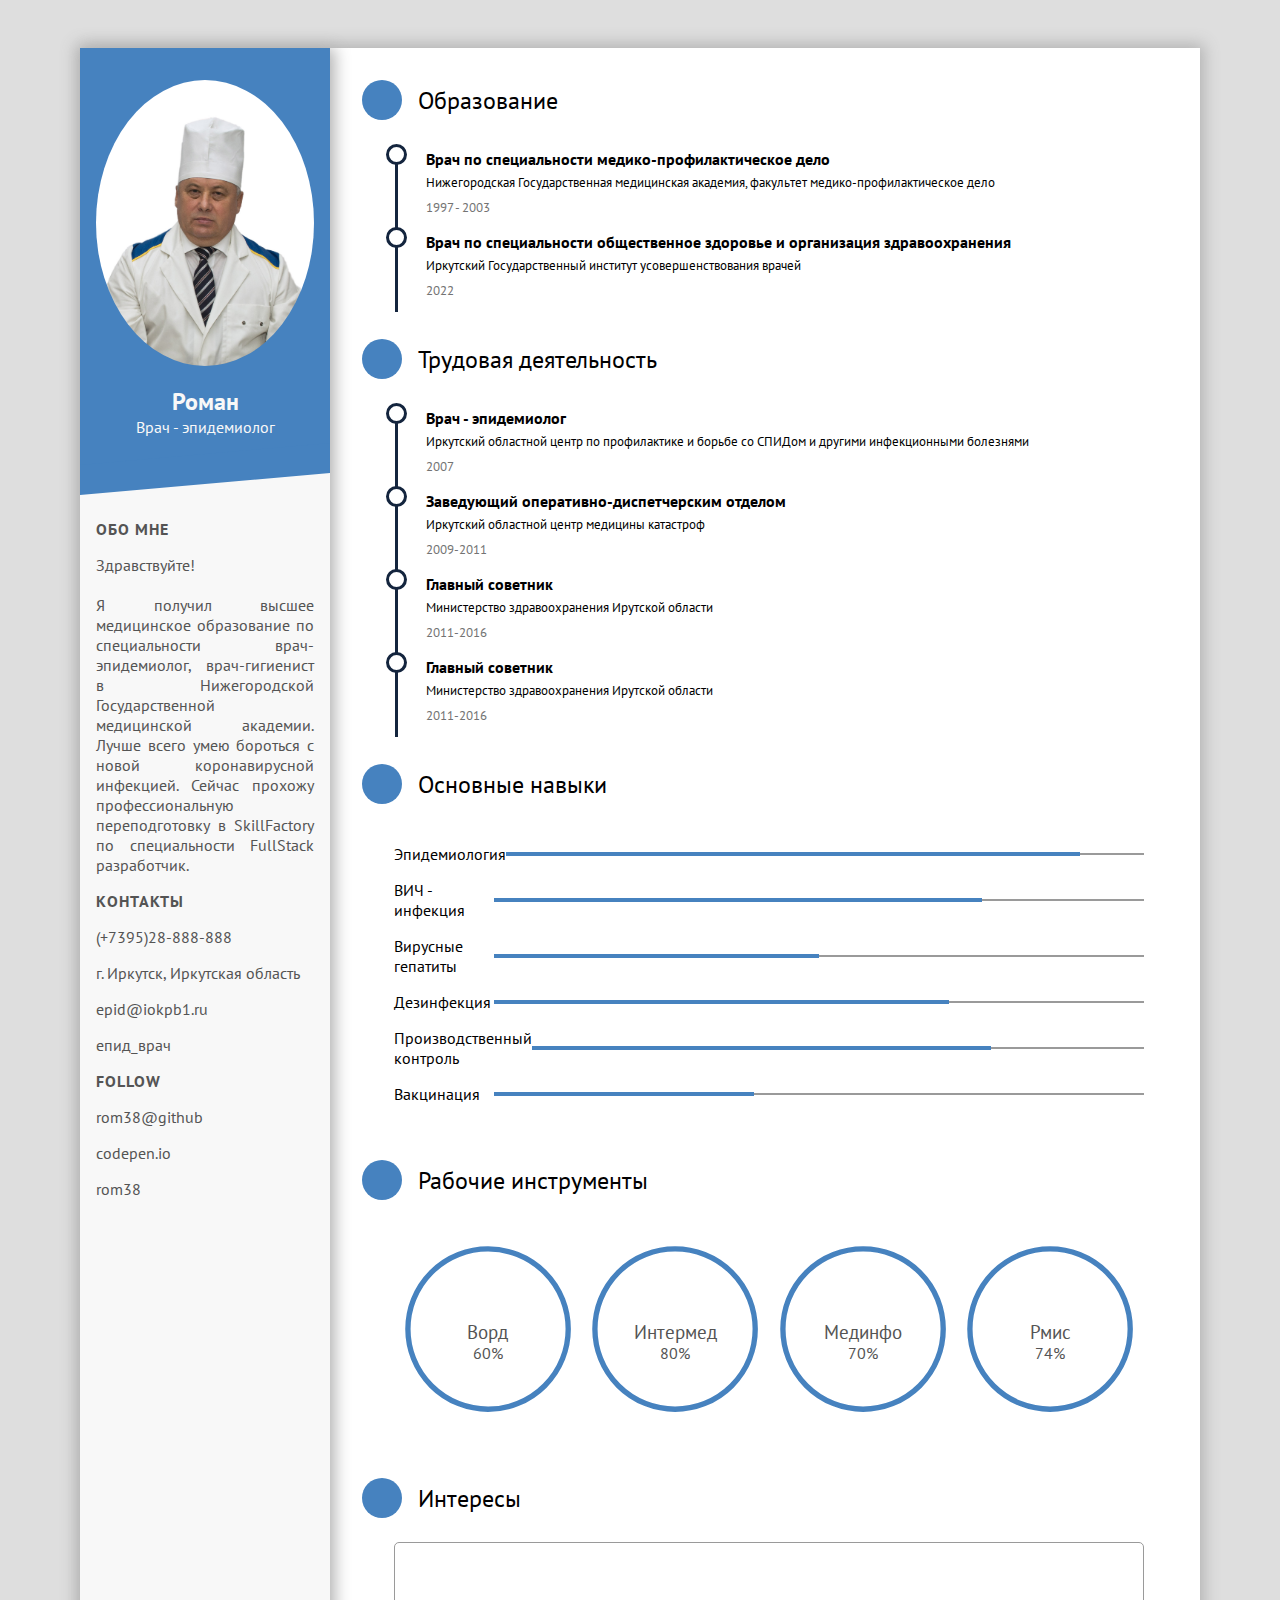
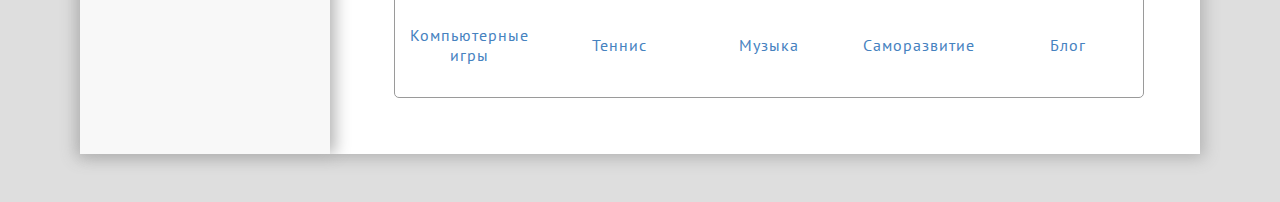
==== docs/index.html @ 3eab35f8 "make github pages" ====
<!DOCTYPE html>
<html lang="en">

<head>
    <meta charset="UTF-8">
    <meta http-equiv="X-UA-Compatible" content="IE=edge">
    <meta name="viewport" content="width=device-width, initial-scale=1">
    <title>Resume</title>
    <link href="https://fonts.googleapis.com/css?family=PT+Sans&display=swap" rel="stylesheet">
    <link rel="prefetch stylesheet" href="https://kit-pro.fontawesome.com/releases/v5.12.1/css/pro.min.css">
    <link rel="stylesheet" type="text/css" href="./style.css">
</head>

<body>
    <div class="wrapper">
        <div class="intro">
            <div class="profile">
                <div class="photo">
                    <img src="./head_doc.jpg">
                </div>
                <div class="bio">
                    <h1 class="name">Роман</h1>
                    <p class="profession">Врач - эпидемиолог</p>
                </div>
            </div>
            <div class="intro-section about">
                <h1 class="title">Обо мне</h1>
                <p class="paragraph">
                    Здравствуйте!<br><br>
                    Я получил высшее медицинское образование по специальности врач-эпидемиолог, врач-гигиенист в
                    Нижегородской Государственной медицинской академии. Лучше всего умею бороться с новой коронавирусной инфекцией.
                    Сейчас прохожу профессиональную переподготовку в SkillFactory по специальности
                    FullStack разработчик.

                </p>
            </div>
            <div class="intro-section contact">
                <h1 class="title">Контакты</h1>
                <div class="info-section">
                    <i class="fas fa-phone"></i>
                    <span>(+7395)28-888-888</span>
                </div>
                <div class="info-section">
                    <i class="fas fa-map-marker-alt"></i>
                    <span>г. Иркутск, Иркутская область</span>
                </div>
                <div class="info-section">
                    <i class="fas fa-paper-plane"></i>
                    <span>epid@iokpb1.ru</span>
                </div>
                <div class="info-section link">
                    <i class="fab fa-facebook"></i>
                    <a target="_blank" rel="author" href="https://www.facebook.com/profile.php?id=888">
                        <span>епид_врач</span>
                    </a>
                </div>
            </div>
            <div class="intro-section follow">
                <h1 class="title">Follow</h1>
                <div class="info-section link">
                    <i class="fab fa-github"></i>
                    <a target="_blank" rel="author" href="https://github.com/rom38">
                        <span>rom38@github</span>
                    </a>
                </div>
                <div class="info-section link">
                    <i class="fab fa-codepen"></i>
                    <a target="_blank" rel="author" href="https://codepen.io/rom38">
                        <span>codepen.io</span>
                    </a>
                </div>
                <div class="info-section link">
                    <i class="fab fa-medium"></i>
                    <a target="_blank" rel="author" href="https://medium.com/rom38">
                        <span>rom38</span>
                    </a>
                </div>
            </div>
        </div>
        <div class="detail">
            <div class="detail-section edu">
                <div class="detail-title">
                    <div class="title-icon">
                        <i class="fas fa-user-graduate"></i>
                    </div>
                    <span>Образование</span>
                </div>
                <div class="detail-content">
                    <div class="timeline-block">
                        <h1>Врач по специальности медико-профилактическое дело</h1>
                        <p>Нижегородская Государственная медицинская академия, факультет медико-профилактическое дело
                        </p>
                        <time>1997 - 2003</time>
                    </div>
                    <div class="timeline-block">
                        <h1>Врач по специальности общественное здоровье и организация здравоохранения</h1>
                        <p>Иркутский Государственный институт усовершенствования врачей</p>
                        <time>2022</time>
                    </div>
                </div>
            </div>
            <div class="detail-section edu">
                <div class="detail-title">
                    <div class="title-icon">
                        <i class="fas fa-briefcase"></i>
                    </div>
                    <span>Трудовая деятельность</span>
                </div>
                <div class="detail-content">
                    <div class="timeline-block">
                        <h1>Врач - эпидемиолог</h1>
                        <p>
                            Иркутский областной центр по профилактике и борьбе со СПИДом
                            и другими инфекционными болезнями
                        </p>
                        <time>2007</time>
                    </div>
                    <div class="timeline-block">
                        <h1>Заведующий оперативно-диспетчерским отделом</h1>
                        <p>Иркутский областной центр медицины катастроф</p>
                        <time>2009-2011</time>
                    </div>
                    <div class="timeline-block">
                        <h1>Главный советник</h1>
                        <p>Министерство здравоохранения Ирутской области</p>
                        <time>2011-2016</time>
                    </div>
                    <div class="timeline-block">
                        <h1>Главный советник</h1>
                        <p>Министерство здравоохранения Ирутской области</p>
                        <time>2011-2016</time>
                    </div>
                </div>
            </div>
            <div class="detail-section pg-skill">
                <div class="detail-title">
                    <div class="title-icon">
                        <i class="fas fa-laptop-code"></i>
                    </div>
                    <span>Основные навыки</span>
                </div>
                <div class="detail-content">
                    <ul class="pg-list">
                        <li>
                            <span>Эпидемиология</span>
                            <div class="sb-skeleton">
                                <div class="skillbar" style="--pgbar-length: 90%"></div>
                            </div>
                        </li>
                        <li>
                            <span>ВИЧ - инфекция</span>
                            <div class="sb-skeleton">
                                <div class="skillbar" style="--pgbar-length: 75%"></div>
                            </div>
                        </li>
                        <li>
                            <span>Вирусные гепатиты</span>
                            <div class="sb-skeleton">
                                <div class="skillbar" style="--pgbar-length: 50%"></div>
                            </div>
                        </li>
                        <li>
                            <span>Дезинфекция</span>
                            <div class="sb-skeleton">
                                <div class="skillbar" style="--pgbar-length: 70%"></div>
                            </div>
                        </li>
                        <li>
                            <span>Производственный контроль</span>
                            <div class="sb-skeleton">
                                <div class="skillbar" style="--pgbar-length: 75%"></div>
                            </div>
                        </li>
                        <li>
                            <span>Вакцинация</span>
                            <div class="sb-skeleton">
                                <div class="skillbar" style="--pgbar-length: 40%"></div>
                            </div>
                        </li>
                    </ul>
                </div>
            </div>
            <div class="detail-section tool-skill">
                <div class="detail-title">
                    <div class="title-icon">
                        <i class="fas fa-tools"></i>
                    </div>
                    <span>Рабочие инструменты</span>
                </div>
                <div class="detail-content">
                    <ul class="tool-list">
                        <li>
                            <svg viewbox="0 0 100 100">
                                <circle cx="50" cy="50" r="45"></circle>
                                <circle class="cbar" cx="50" cy="50" r="45" style="--percent: 0.6"></circle>
                            </svg>
                            <span class="tl-name">Ворд</span>
                            <span class="tl-exp">60%</span>
                        </li>
                        <li>
                            <svg viewbox="0 0 100 100">
                                <circle cx="50" cy="50" r="45"></circle>
                                <circle class="cbar" cx="50" cy="50" r="45" style="--percent: 0.8"></circle>
                            </svg>
                            <span class="tl-name">Интермед</span>
                            <span class="tl-exp">80%</span>
                        </li>
                        <li>
                            <svg viewbox="0 0 100 100">
                                <circle cx="50" cy="50" r="45"></circle>
                                <circle class="cbar" cx="50" cy="50" r="45" style="--percent: 0.7"></circle>
                            </svg>
                            <span class="tl-name">Мединфо</span>
                            <span class="tl-exp">70%</span>
                        </li>
                        <li>
                            <svg viewbox="0 0 100 100">
                                <circle cx="50" cy="50" r="45"></circle>
                                <circle class="cbar" cx="50" cy="50" r="45" style="--percent: 0.74"></circle>
                            </svg>
                            <span class="tl-name">Рмис</span>
                            <span class="tl-exp">74%</span>
                        </li>
                    </ul>
                </div>

            </div>
            <div class="detail-section interests">
                <div class="detail-title">
                    <div class="title-icon">
                        <i class="fas fa-heart"></i>
                    </div>
                    <span>Интересы</span>
                </div>
                <div class="detail-content">
                    <div class="outer-frame">
                        <ul class="favor-list">
                            <li>
                                <i class="fas fa-gamepad"></i>
                                <span>Компьютерные игры</span>
                            </li>
                            <li>
                                <i class="fas fa-tennis-ball"></i>
                                <span>Теннис</span>
                            </li>
                            <li>
                                <i class="far fa-headphones-alt"></i>
                                <span>Музыка</span>
                            </li>
                            <li>
                                <i class="fas fa-book-spells"></i>
                                <span>Саморазвитие</span>
                            </li>
                            <li>
                                <i class="fas fa-user-edit"></i>
                                <span>Блог</span>
                            </li>
                        </ul>
                    </div>
                </div>
            </div>
        </div>
    </div>






    <script src="hw_script.js"></script>
</body>

</html>
---- docs/style.css ----
:root {
	--color-gray-light-1: #f8f8f8;
	--color-gray-light-2: #e9e9e9;
	--color-gray-light-3: #dedede;
	--color-gray-dark-1: #545454;
	--color-gray-dark-2: #737373;
	--color-gray-dark-3: #9a9a9a;
	--color-blue-dark-1: #00387f;
	--color-tiffany: #00a6a6;
	--profile-theme: #4682bf;
	--timeline-circle-theme: #14253e;

	--pgbar-length: 100%;

	--MATH-PI: 3.1415px;
	--percent: 100;
}

html {
	font-size: 100%;
    font-family: 'PT Sans', sans-serif;


}

* {
	box-sizing: border-box;
}

body {
	margin: 0;
	padding: 3rem 1rem;
	min-height: 100vh;
	background-color: var(--color-gray-light-3);
}

.wrapper {
	margin: 0 auto;
	max-width: 70rem;
	background-color: var(--color-gray-light-2);
	display: flex;
	box-shadow: 0px 0px 15px 4px #b3b3b3;
}

.intro {
	flex: 0 0 250px;
	background-color: var(--color-gray-light-1);
	box-shadow: 5px 0px 15px 0px #b3b3b3;
	z-index: 5;
}
.profile {
	position: relative;
	background-color: var(--profile-theme);
	padding: 2rem 1rem;
	margin-bottom: 50px;
	text-align: center;
	user-select: none;
}
.profile::after {
	content: " ";
	position: absolute;
	left: 0;
	bottom: -15px;
	width: 100%;
	height: 30px;
	background-color: var(--profile-theme);
	transform: skewY(-5deg);
}
.photo img {
	width: 100%;
	border-radius: 50%;
}
.bio .name {
	font-size: 1.5rem;
	text-align: center;
	color: var(--color-gray-light-1);
	margin: 0;
	margin-top: 1rem;
}
.bio .profession {
	font-size: 1rem;
	text-align: center;
	color: var(--color-gray-light-1);
	margin: 0;
}

.intro-section {
	padding: 0 1rem;
	color: var(--color-gray-dark-1);
}
.intro-section .title {
	font-size: 1rem;
	font-weight: bold;
	text-transform: uppercase;
	letter-spacing: 1px;
}
.about .paragraph {
	text-align: justify;
}
.info-section {
	margin: 1rem 0;
}
.info-section span {
	position: relative;
	transition: all 0.3s;
}
.info-section i {
	color: var(--profile-theme);
	width: 20px;
	height: 20px;
}

.link a {
	text-decoration: none;
	color: inherit;
}

.link span::after {
	position: absolute;
	content: '';
	left: 50%;
	bottom: -3px;
	width: 0;
	height: 2px;
	background-color: var(--profile-theme);
	transition: width 0.3s;
	/*transition-timing-function: cubic-bezier(.64,.51,.16,.86);*/
	transition-timing-function: cubic-bezier(.92,.57,.33,1.02);
	transform: translate(-50%, 0);
}

.link span:hover {
	color: var(--profile-theme);
}
.link span:hover::after {
	width: 100%;
}

/* Detail section overall setting*/
.detail {
	flex: 1 0 0;
	background-color: white;
	padding: 2rem;
}
.detail:hover > .detail-section:not(:hover) {
	opacity: 0.3;
}
.detail-section {
	transition: all 0.3s;
}
.detail-section:not(:last-of-type) {
	padding-bottom: 1rem;
}
.detail-title {
	display: flex;
	align-items: center;
}
.detail-section > .detail-content {
	padding: 1.5rem;
	padding-left: 2rem;
	user-select: none;
}
.detail-section.edu > .detail-content {
	padding-left: calc(1.5rem + 10px);
}
.title-icon + span {
	font-size: 1.5rem;
	transition: all 0.3s;
}
.title-icon {
	display: inline-flex;
	justify-content: center;
	align-items: center;
	padding: 1rem;
	margin-right: 1rem;
	width: 2.5rem;
	height: 2.5rem;
	background-color: var(--profile-theme);
	border-radius: 50%;
	transition: all 0.3s;
}
.title-icon i {
	color: white;
	line-height: 1rem;
	font-size: 1rem;
	text-align: center;
}
.detail-section:hover .title-icon {
	transform: scale(1.5);
	margin-right: 1.5rem;
}
.detail-section:hover .title-icon + span {
	letter-spacing: 1.5px;
}

/* time line block in education section */
.timeline-block {
	position: relative;
	padding-left: 30px;
}
.timeline-block:not(:last-of-type) {
	margin-bottom: 1rem;
}
.timeline-block h1 {
	font-size: 1rem;
	margin: 5px 0;
	transition: all 0.3s;
}
.timeline-block p {
	font-size: 0.8rem;
	margin: 5px 0;
}
.timeline-block time {
	font-size: 0.8rem;
	color: var(--color-gray-dark-2);
}
.timeline-block::before {
	position: absolute;
	content: '';
	width: 15px;
	height: 15px;
	background-color: white;
	border: 3px solid var(--timeline-circle-theme);
	border-radius: 50%;
	left: -10px;
	top: -5px;
}
.timeline-block::after {
	position: absolute;
	content: '';
	width: 3px;
	height: 100%;
	background-color: var(--timeline-circle-theme);
	left: -1px;
	top: 13px;
}
.timeline-block:hover h1 {
	color: var(--color-tiffany);
}
.timeline-block:hover::before {
	animation: circle 1.2s infinite;
}

/* Programming skills section */
.pg-list, .tool-list, .favor-list {
	padding: 0;
	list-style: none;
}
.pg-list > li {
	margin: 1rem 0;
	display: flex;
	align-items: center;
}
.sb-skeleton {
	position: relative;
	flex: 1 0 auto;
	height: 2px;
	background-color: var(--color-gray-dark-3);
}
.pg-list > li > span {
	flex: 0 0 100px;
}
.sb-skeleton > .skillbar {
	position: absolute;
	left: 0;
	top: -1px;
	width: var(--pgbar-length);
	height: 4px;
	background-color: var(--profile-theme);
}
.tool-list {
	list-style: none;
	display: flex;
	justify-content: space-between;
}
.tool-list > li {
	position: relative;
	text-align: center;
	flex: 0 0 25%;
}
.tool-list > li > svg {
	position: relative;
	fill: transparent;
	width: 95%;
	transform: rotate(-90deg);
}
.tool-list > li > svg > circle {
	stroke-width: 1px;
	stroke: #cdcdcd;
}
.tool-list > li > svg > circle.cbar {
	stroke-width: 3px;
	stroke: var(--profile-theme);
	stroke-linecap: round;
	stroke-dashoffset: 0;
	stroke-dasharray: calc(var(--MATH-PI) * 45 * 2);
	transition: all 0.8s;
	transition-timing-function: cubic-bezier(.64,.51,.16,.86);
}
.tool-list > li:hover > svg > circle.cbar {
	stroke-width: 4px;
	stroke: var(--color-tiffany);
	stroke-dashoffset: calc(var(--MATH-PI) * 45 * 2 * (1 - var(--percent)));
}
.tool-list > li > .tl-name,
.tool-list > li > .tl-exp {
	position: absolute;
	left: 50%;
	color: var(--color-gray-dark-1);
}
.tool-list > li > .tl-name {
	top: 50%;
	font-size: 1.2rem;
	transform: translate(-50%, -50%);
}
.tool-list > li > .tl-exp {
	top: calc(50% + 1.4rem);
	font-size: 1rem;
	transform: translate(-50%, -50%);
}
/* Interests Section */
.outer-frame {
	border: 1px solid var(--color-gray-dark-3);
	border-radius: 5px;
}
.favor-list {
	display: flex;
	flex-wrap: wrap;
	align-items: center;
	align-content: center;
}
.favor-list > li {
	display: flex;
	flex: 1 0 0;
	align-items: center;
	justify-content: baseline;
	flex-direction: column;
	color: var(--profile-theme);
	padding: 1rem 0;
	transition: all 0.3s;
}
.favor-list > li > i {
	display: inline-flex;
	justify-content: center;
	align-items: center;
	font-size: 40px;
	width: 50px;
	height: 50px;
}
.favor-list > li:hover {
	transform: scale(1.2);
	color: var(--color-tiffany);
}
.favor-list > li > span {
	letter-spacing: 1px;
  text-align:center;
}

@keyframes circle {
  0% {
    box-shadow: 0 0 0 0px rgba(51, 52, 57, 1);
  }
  100% {
    box-shadow: 0 0 0 6px rgba(51, 52, 57, 0);
  }
}

@media (max-width: 1024px) {
	html {
		font-size: 90%;
	}
	.wrapper {
		flex-direction: column;
	}
	.intro, .detail {
		flex: 0 0 100%;
		box-shadow: none;
	}
	.intro-section {
		padding: 0 2rem;
	}
	.profile {
		margin-bottom: 1rem;
	}
	.profile::after {
		display: none;
	}
	.photo img {
		width: 150px;
		height: 150px;
	}
}

@media (max-width: 768px) {
	html {
		font-size: 80%;
	}
	.tool-list {
		flex-wrap: wrap;
	}
	.tool-list > li {
		flex: 0 0 33.33%;
	}
	.favor-list > li {
		flex: 0 0 33.3333%;
	}
}
@media (max-width: 500px) {
	html {
		font-size: 70%;
	}
}
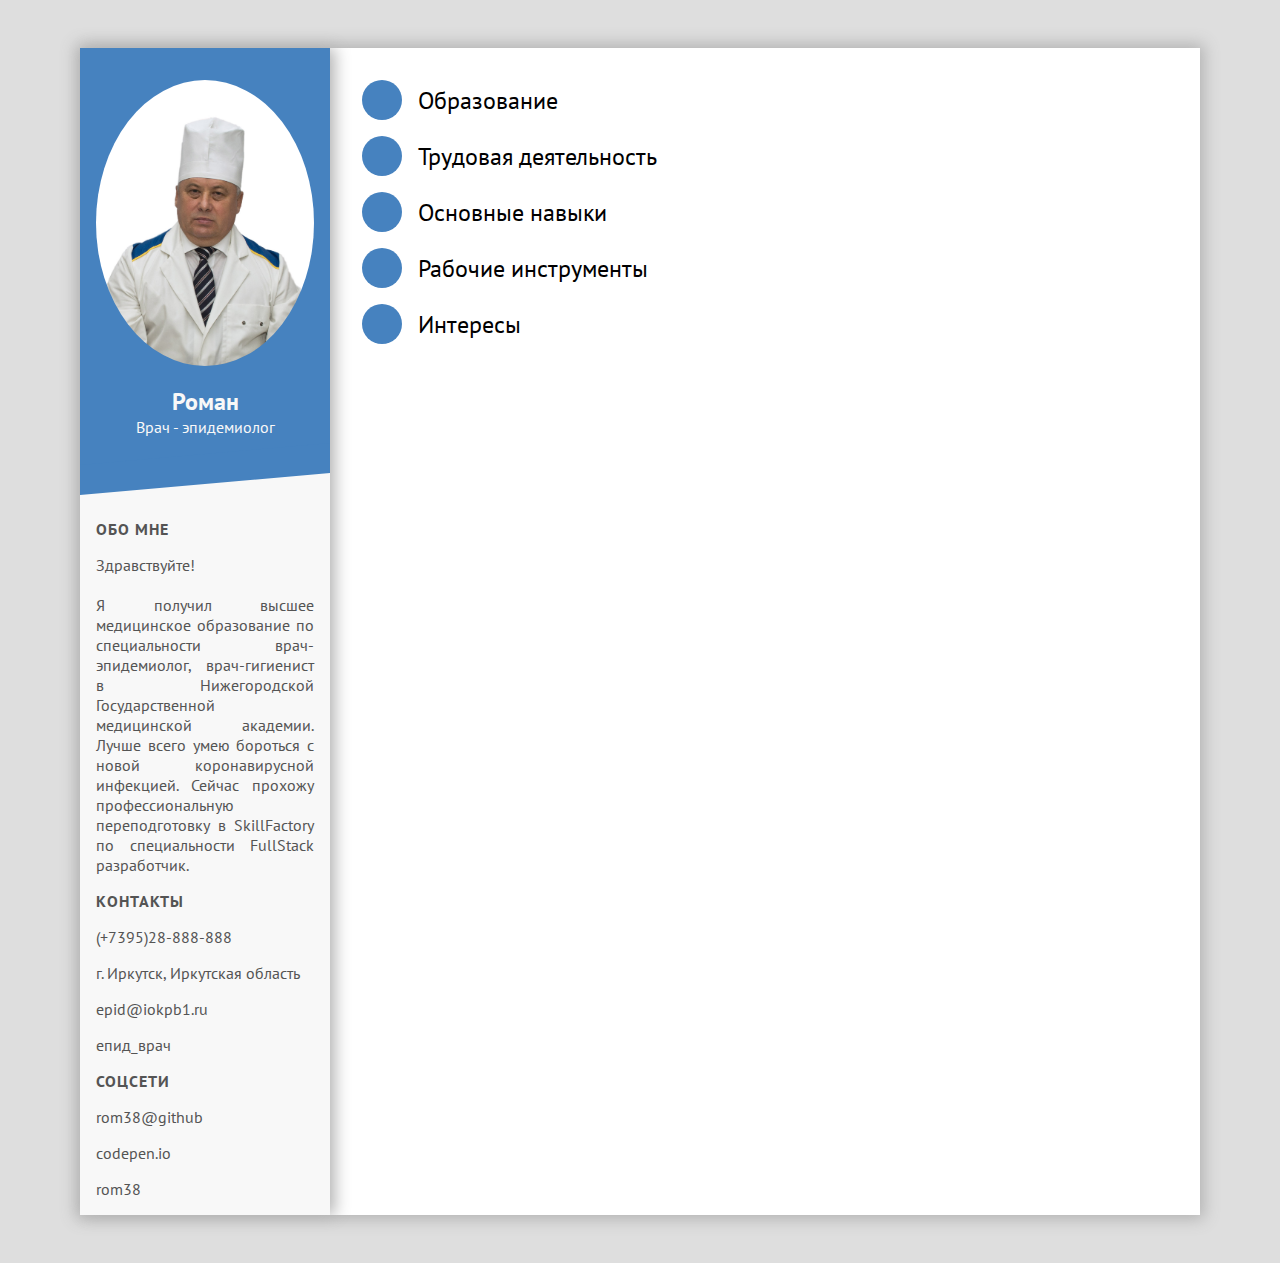
==== commit 5940ebc1: "add collapsible" ====
--- a/docs/index.html
+++ b/docs/index.html
@@ -56,7 +56,7 @@
                 </div>
             </div>
             <div class="intro-section follow">
-                <h1 class="title">Follow</h1>
+                <h1 class="title">Соцсети</h1>
                 <div class="info-section link">
                     <i class="fab fa-github"></i>
                     <a target="_blank" rel="author" href="https://github.com/rom38">
@@ -79,13 +79,13 @@
         </div>
         <div class="detail">
             <div class="detail-section edu">
-                <div class="detail-title">
+                <div class="detail-title collapsible">
                     <div class="title-icon">
                         <i class="fas fa-user-graduate"></i>
                     </div>
                     <span>Образование</span>
                 </div>
-                <div class="detail-content">
+                <div class="detail-content hid-content">
                     <div class="timeline-block">
                         <h1>Врач по специальности медико-профилактическое дело</h1>
                         <p>Нижегородская Государственная медицинская академия, факультет медико-профилактическое дело
@@ -100,13 +100,13 @@
                 </div>
             </div>
             <div class="detail-section edu">
-                <div class="detail-title">
+                <div class="detail-title collapsible">
                     <div class="title-icon">
                         <i class="fas fa-briefcase"></i>
                     </div>
                     <span>Трудовая деятельность</span>
                 </div>
-                <div class="detail-content">
+                <div class="detail-content hid-content">
                     <div class="timeline-block">
                         <h1>Врач - эпидемиолог</h1>
                         <p>
@@ -133,13 +133,13 @@
                 </div>
             </div>
             <div class="detail-section pg-skill">
-                <div class="detail-title">
+                <div class="detail-title collapsible">
                     <div class="title-icon">
                         <i class="fas fa-laptop-code"></i>
                     </div>
                     <span>Основные навыки</span>
                 </div>
-                <div class="detail-content">
+                <div class="detail-content hid-content">
                     <ul class="pg-list">
                         <li>
                             <span>Эпидемиология</span>
@@ -181,13 +181,13 @@
                 </div>
             </div>
             <div class="detail-section tool-skill">
-                <div class="detail-title">
+                <div class="detail-title collapsible">
                     <div class="title-icon">
                         <i class="fas fa-tools"></i>
                     </div>
                     <span>Рабочие инструменты</span>
                 </div>
-                <div class="detail-content">
+                <div class="detail-content hid-content">
                     <ul class="tool-list">
                         <li>
                             <svg viewbox="0 0 100 100">
@@ -226,13 +226,13 @@
 
             </div>
             <div class="detail-section interests">
-                <div class="detail-title">
+                <div class="detail-title collapsible">
                     <div class="title-icon">
                         <i class="fas fa-heart"></i>
                     </div>
                     <span>Интересы</span>
                 </div>
-                <div class="detail-content">
+                <div class="detail-content hid-content">
                     <div class="outer-frame">
                         <ul class="favor-list">
                             <li>
--- a/docs/style.css
+++ b/docs/style.css
@@ -356,6 +356,23 @@
   text-align:center;
 }
 
+.collapsible {
+	cursor: pointer;
+	/* background-color: #777;
+	color: white;
+	padding: 18px;
+	width: 100%;
+	border: none;
+	text-align: left;
+	outline: none;
+	font-size: 15px; */
+  }
+
+.hid-content {
+	display: none;
+}
+
+
 @keyframes circle {
   0% {
     box-shadow: 0 0 0 0px rgba(51, 52, 57, 1);
@@ -409,4 +426,4 @@
 	html {
 		font-size: 70%;
 	}
-}+}
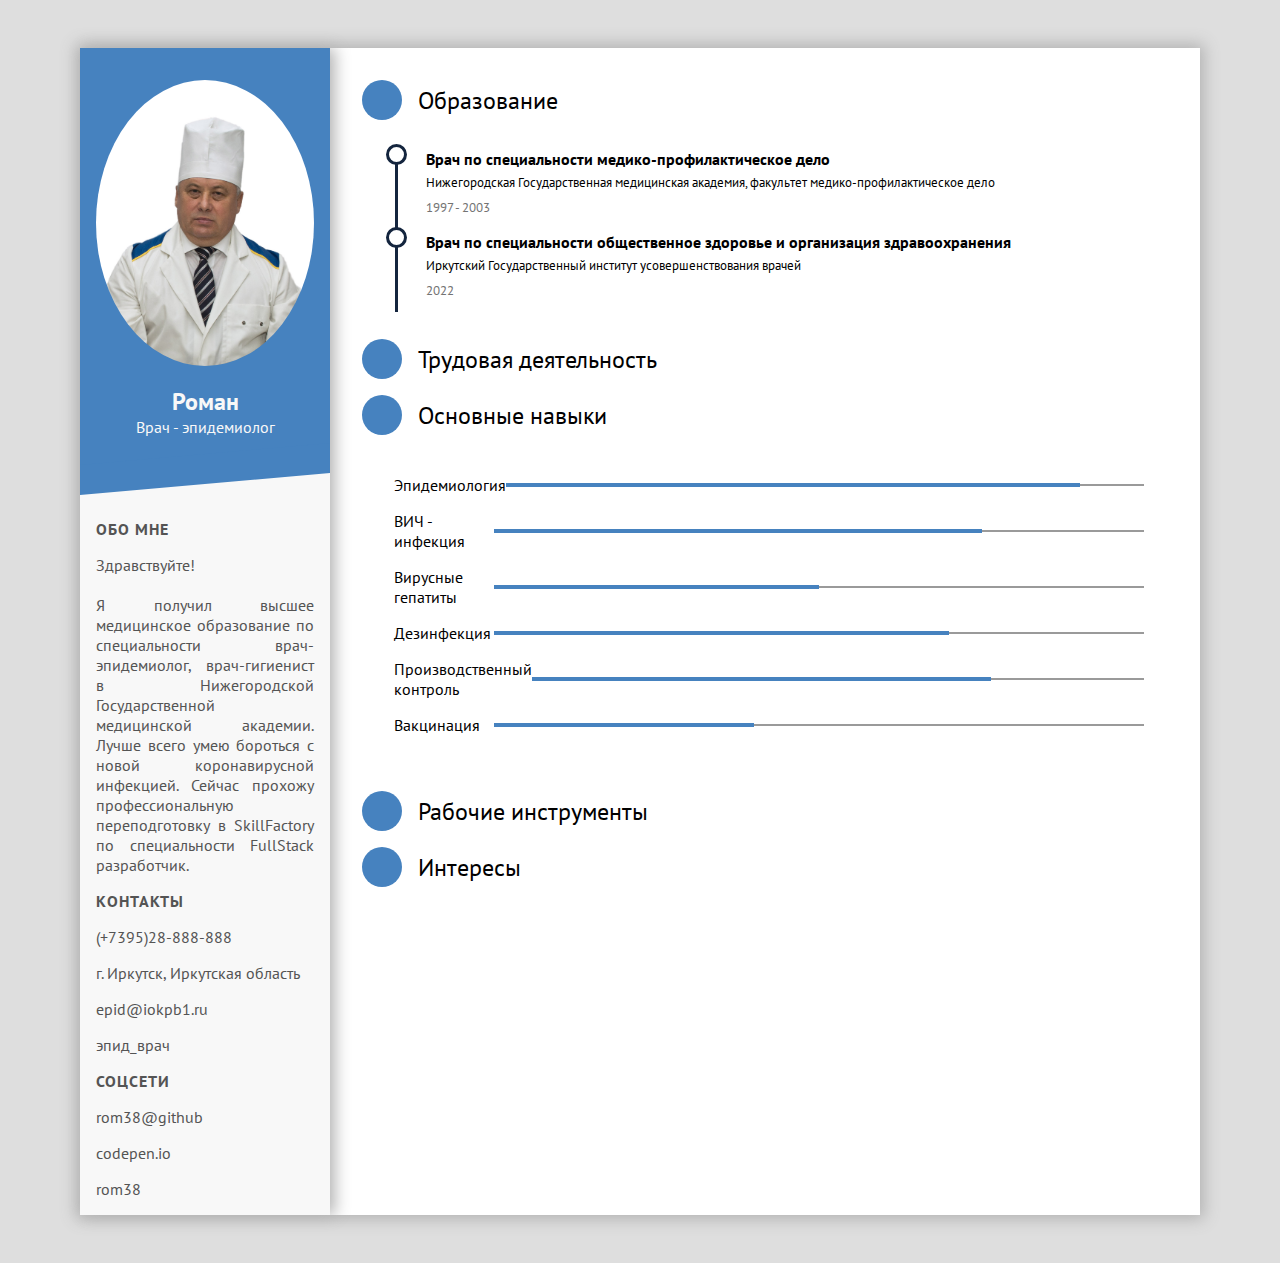
==== commit 8e5d09b4: "change hidden blocks" ====
--- a/docs/index.html
+++ b/docs/index.html
@@ -51,7 +51,7 @@
                 <div class="info-section link">
                     <i class="fab fa-facebook"></i>
                     <a target="_blank" rel="author" href="https://www.facebook.com/profile.php?id=888">
-                        <span>епид_врач</span>
+                        <span>эпид_врач</span>
                     </a>
                 </div>
             </div>
@@ -79,13 +79,13 @@
         </div>
         <div class="detail">
             <div class="detail-section edu">
-                <div class="detail-title collapsible">
+                <div class="detail-title ">
                     <div class="title-icon">
                         <i class="fas fa-user-graduate"></i>
                     </div>
                     <span>Образование</span>
                 </div>
-                <div class="detail-content hid-content">
+                <div class="detail-content ">
                     <div class="timeline-block">
                         <h1>Врач по специальности медико-профилактическое дело</h1>
                         <p>Нижегородская Государственная медицинская академия, факультет медико-профилактическое дело
@@ -133,13 +133,13 @@
                 </div>
             </div>
             <div class="detail-section pg-skill">
-                <div class="detail-title collapsible">
+                <div class="detail-title ">
                     <div class="title-icon">
                         <i class="fas fa-laptop-code"></i>
                     </div>
                     <span>Основные навыки</span>
                 </div>
-                <div class="detail-content hid-content">
+                <div class="detail-content ">
                     <ul class="pg-list">
                         <li>
                             <span>Эпидемиология</span>
